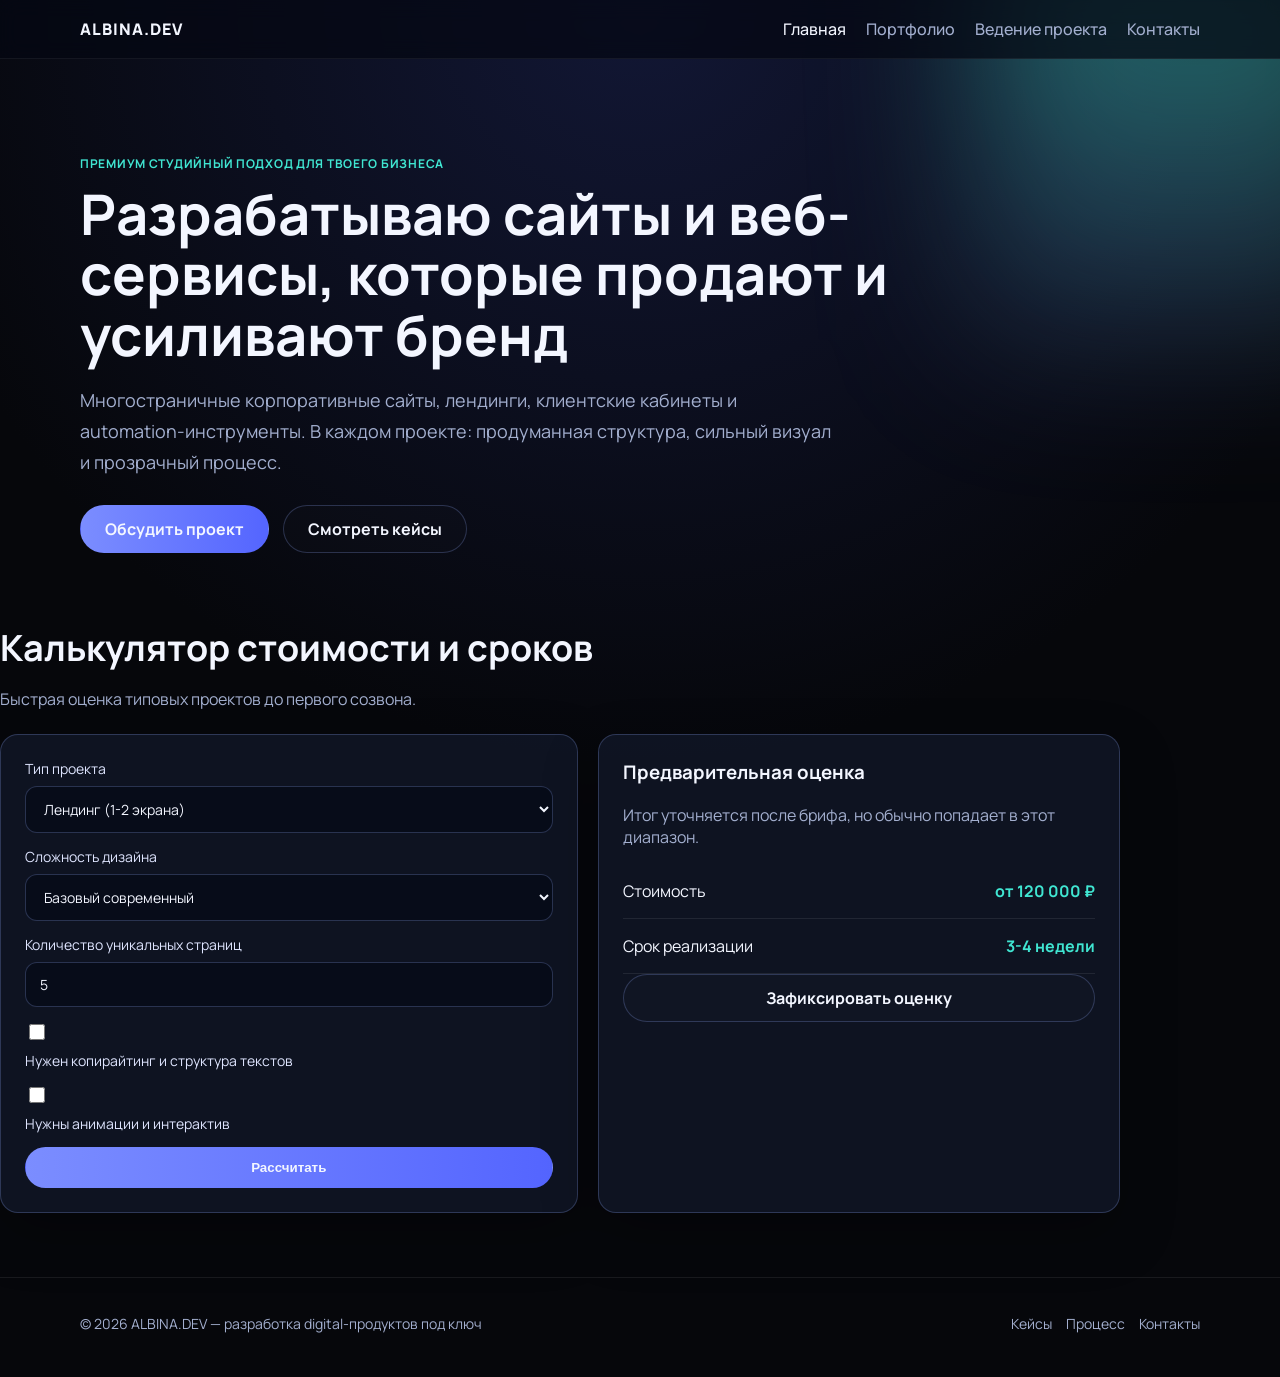
==== index.html @ d94103c4 "Add portfolio site and GitHub Pages deployment Publish a new multi-page services website with pricin" ====
<!DOCTYPE html>
<html lang="ru">
<head>
  <meta charset="UTF-8" />
  <meta name="viewport" content="width=device-width, initial-scale=1.0" />
  <title>Премиум-разработка | Персональные digital-решения</title>
  <link rel="preconnect" href="https://fonts.googleapis.com" />
  <link rel="preconnect" href="https://fonts.gstatic.com" crossorigin />
  <link href="https://fonts.googleapis.com/css2?family=Manrope:wght@400;500;700;800&display=swap" rel="stylesheet" />
  <link rel="stylesheet" href="styles.css" />
</head>
<body>
  <div class="bg-glow"></div>
  <header class="site-header">
    <div class="container nav-wrap">
      <a class="logo" href="index.html">ALBINA.DEV</a>
      <nav class="main-nav">
        <a href="index.html" class="active">Главная</a>
        <a href="portfolio.html">Портфолио</a>
        <a href="process.html">Ведение проекта</a>
        <a href="contact.html">Контакты</a>
      </nav>
    </div>
  </header>

  <main>
    <section class="hero container">
      <p class="eyebrow">Премиум студийный подход для твоего бизнеса</p>
      <h1>Разрабатываю сайты и веб-сервисы, которые продают и усиливают бренд</h1>
      <p class="lead">
        Многостраничные корпоративные сайты, лендинги, клиентские кабинеты и automation-инструменты.
        В каждом проекте: продуманная структура, сильный визуал и прозрачный процесс.
      </p>
      <div class="hero-actions">
        <a class="btn btn-primary" href="contact.html">Обсудить проект</a>
        <a class="btn btn-ghost" href="portfolio.html">Смотреть кейсы</a>
      </div>
    </section>

    <section class="container card-section">
      <h2>Калькулятор стоимости и сроков</h2>
      <p class="section-subtitle">Быстрая оценка типовых проектов до первого созвона.</p>
      <div class="calculator-grid">
        <form id="price-calculator" class="card">
          <label>
            Тип проекта
            <select id="project-type">
              <option value="landing">Лендинг (1-2 экрана)</option>
              <option value="corporate">Многостраничный сайт</option>
              <option value="ecommerce">Интернет-магазин</option>
              <option value="webapp">Веб-приложение / кабинет</option>
            </select>
          </label>

          <label>
            Сложность дизайна
            <select id="design-level">
              <option value="basic">Базовый современный</option>
              <option value="premium">Премиум UI</option>
              <option value="luxury">Люксовый арт-дирекшн</option>
            </select>
          </label>

          <label>
            Количество уникальных страниц
            <input id="pages-count" type="number" min="1" max="40" value="5" />
          </label>

          <label>
            <input id="need-copy" type="checkbox" />
            Нужен копирайтинг и структура текстов
          </label>

          <label>
            <input id="need-anim" type="checkbox" />
            Нужны анимации и интерактив
          </label>

          <button class="btn btn-primary" type="submit">Рассчитать</button>
        </form>

        <div class="card result-card">
          <h3>Предварительная оценка</h3>
          <p class="muted">Итог уточняется после брифа, но обычно попадает в этот диапазон.</p>
          <div class="result-line">
            <span>Стоимость</span>
            <strong id="result-price">от 120 000 ₽</strong>
          </div>
          <div class="result-line">
            <span>Срок реализации</span>
            <strong id="result-time">3-4 недели</strong>
          </div>
          <a class="btn btn-ghost wide" href="contact.html">Зафиксировать оценку</a>
        </div>
      </div>
    </section>
  </main>

  <footer class="site-footer">
    <div class="container footer-wrap">
      <p>© 2026 ALBINA.DEV — разработка digital-продуктов под ключ</p>
      <div class="footer-links">
        <a href="portfolio.html">Кейсы</a>
        <a href="process.html">Процесс</a>
        <a href="contact.html">Контакты</a>
      </div>
    </div>
  </footer>

  <script src="script.js"></script>
</body>
</html>
---- styles.css ----
:root {
  --bg: #06070b;
  --bg-soft: #101322;
  --card: rgba(18, 24, 42, 0.75);
  --line: rgba(145, 170, 255, 0.24);
  --text: #f3f6ff;
  --muted: #a3afcf;
  --primary: #7b8dff;
  --accent: #40e6d2;
  --radius: 18px;
}

* {
  box-sizing: border-box;
}

body {
  margin: 0;
  font-family: "Manrope", sans-serif;
  color: var(--text);
  background: radial-gradient(circle at top, #121735 0%, var(--bg) 50%);
  min-height: 100vh;
}

.bg-glow {
  position: fixed;
  width: 420px;
  height: 420px;
  filter: blur(80px);
  background: linear-gradient(180deg, rgba(64, 230, 210, 0.5), rgba(123, 141, 255, 0.15));
  top: -80px;
  right: -120px;
  z-index: -1;
}

.container {
  width: min(1120px, 92vw);
  margin: 0 auto;
}

.site-header {
  position: sticky;
  top: 0;
  z-index: 10;
  backdrop-filter: blur(10px);
  border-bottom: 1px solid rgba(255, 255, 255, 0.06);
  background: rgba(5, 8, 18, 0.72);
}

.nav-wrap {
  display: flex;
  align-items: center;
  justify-content: space-between;
  padding: 18px 0;
}

.logo {
  font-weight: 800;
  color: var(--text);
  text-decoration: none;
  letter-spacing: 0.06em;
}

.main-nav {
  display: flex;
  gap: 20px;
}

.main-nav a {
  color: var(--muted);
  text-decoration: none;
  font-weight: 500;
  transition: 0.2s ease;
}

.main-nav a:hover,
.main-nav a.active {
  color: var(--text);
}

.hero {
  padding: 84px 0 40px;
}

.hero.compact {
  padding-bottom: 12px;
}

.eyebrow {
  color: var(--accent);
  font-weight: 700;
  letter-spacing: 0.06em;
  text-transform: uppercase;
  font-size: 12px;
}

h1 {
  font-size: clamp(32px, 5.4vw, 56px);
  line-height: 1.08;
  margin: 12px 0 20px;
  max-width: 920px;
}

.lead {
  color: var(--muted);
  max-width: 760px;
  font-size: 18px;
  line-height: 1.7;
}

.hero-actions {
  display: flex;
  gap: 14px;
  margin-top: 28px;
}

.btn {
  border: 1px solid transparent;
  border-radius: 999px;
  padding: 12px 24px;
  text-decoration: none;
  font-weight: 700;
  color: var(--text);
  display: inline-flex;
  align-items: center;
  justify-content: center;
  cursor: pointer;
}

.btn-primary {
  background: linear-gradient(90deg, var(--primary), #5465ff);
}

.btn-ghost {
  border-color: var(--line);
  background: rgba(255, 255, 255, 0.01);
}

.wide {
  width: 100%;
}

.card-section {
  margin: 24px 0 64px;
}

h2 {
  font-size: clamp(24px, 4vw, 36px);
  margin-bottom: 8px;
}

.section-subtitle {
  color: var(--muted);
  margin-bottom: 24px;
}

.card {
  border: 1px solid var(--line);
  background: var(--card);
  border-radius: var(--radius);
  padding: 24px;
  box-shadow: 0 22px 55px rgba(0, 0, 0, 0.26);
}

.calculator-grid,
.contact-grid {
  display: grid;
  grid-template-columns: 1.05fr 0.95fr;
  gap: 20px;
}

form {
  display: grid;
  gap: 14px;
}

label {
  display: grid;
  gap: 8px;
  color: #dfe5ff;
  font-size: 14px;
}

input,
select,
textarea {
  background: rgba(8, 12, 25, 0.85);
  border: 1px solid var(--line);
  border-radius: 12px;
  padding: 12px 14px;
  color: var(--text);
  font: inherit;
}

input[type="checkbox"] {
  width: 16px;
  height: 16px;
  margin-right: 8px;
}

.muted {
  color: var(--muted);
}

.result-card h3 {
  margin-top: 0;
}

.result-line {
  display: flex;
  justify-content: space-between;
  border-bottom: 1px solid rgba(255, 255, 255, 0.08);
  padding: 16px 0;
}

.result-line strong {
  color: var(--accent);
}

.portfolio-filters {
  display: flex;
  flex-wrap: wrap;
  gap: 10px;
  margin-bottom: 22px;
}

.filter-btn {
  border: 1px solid var(--line);
  background: rgba(255, 255, 255, 0.01);
  color: var(--text);
  border-radius: 999px;
  padding: 10px 16px;
  cursor: pointer;
}

.filter-btn.active {
  background: linear-gradient(90deg, rgba(123, 141, 255, 0.3), rgba(64, 230, 210, 0.24));
}

.portfolio-grid {
  display: grid;
  grid-template-columns: repeat(3, minmax(0, 1fr));
  gap: 16px;
}

.portfolio-card {
  border: 1px solid var(--line);
  border-radius: 14px;
  padding: 18px;
  background: rgba(11, 15, 29, 0.88);
  transition: 0.2s ease;
}

.portfolio-card:hover {
  transform: translateY(-3px);
  border-color: rgba(123, 141, 255, 0.55);
}

.tag {
  color: #c4cdf3;
  font-size: 14px;
}

.result {
  color: var(--accent);
  font-weight: 700;
}

.timeline {
  display: grid;
  grid-template-columns: repeat(2, minmax(0, 1fr));
  gap: 16px;
}

.timeline-step h3 {
  margin-top: 0;
}

.manager-highlight ul {
  margin: 16px 0 0;
  padding-left: 18px;
  color: #dbe1fa;
  line-height: 1.8;
}

.contact-aside p {
  color: #dbe1fa;
}

hr {
  border: 0;
  border-top: 1px solid rgba(255, 255, 255, 0.12);
  margin: 18px 0;
}

.site-footer {
  border-top: 1px solid rgba(255, 255, 255, 0.08);
  margin-top: 40px;
}

.footer-wrap {
  display: flex;
  justify-content: space-between;
  align-items: center;
  gap: 14px;
  padding: 22px 0 30px;
  color: var(--muted);
  font-size: 14px;
}

.footer-links {
  display: flex;
  gap: 14px;
}

.footer-links a {
  color: var(--muted);
  text-decoration: none;
}

@media (max-width: 960px) {
  .calculator-grid,
  .contact-grid,
  .portfolio-grid,
  .timeline {
    grid-template-columns: 1fr;
  }
}

@media (max-width: 700px) {
  .nav-wrap,
  .main-nav {
    flex-direction: column;
    align-items: flex-start;
    gap: 10px;
  }

  .hero {
    padding-top: 48px;
  }

  .hero-actions {
    flex-direction: column;
  }
}
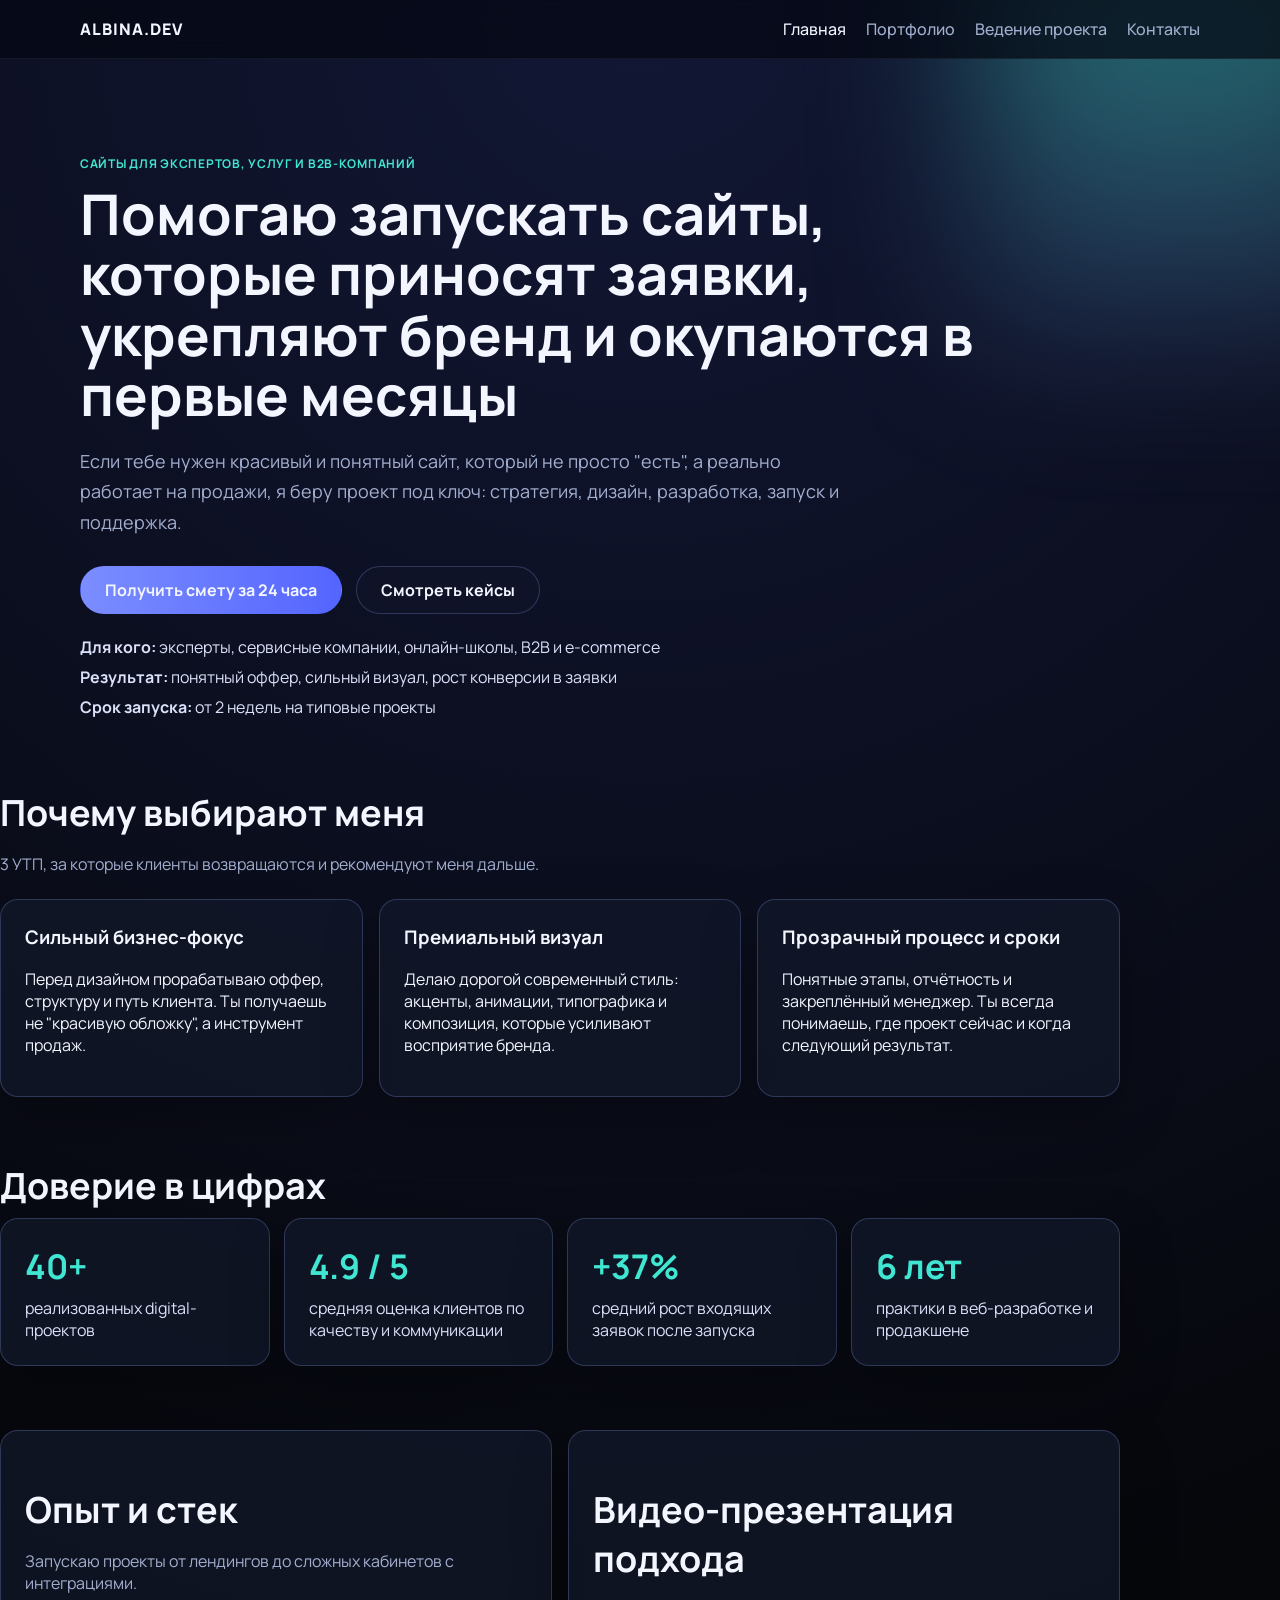
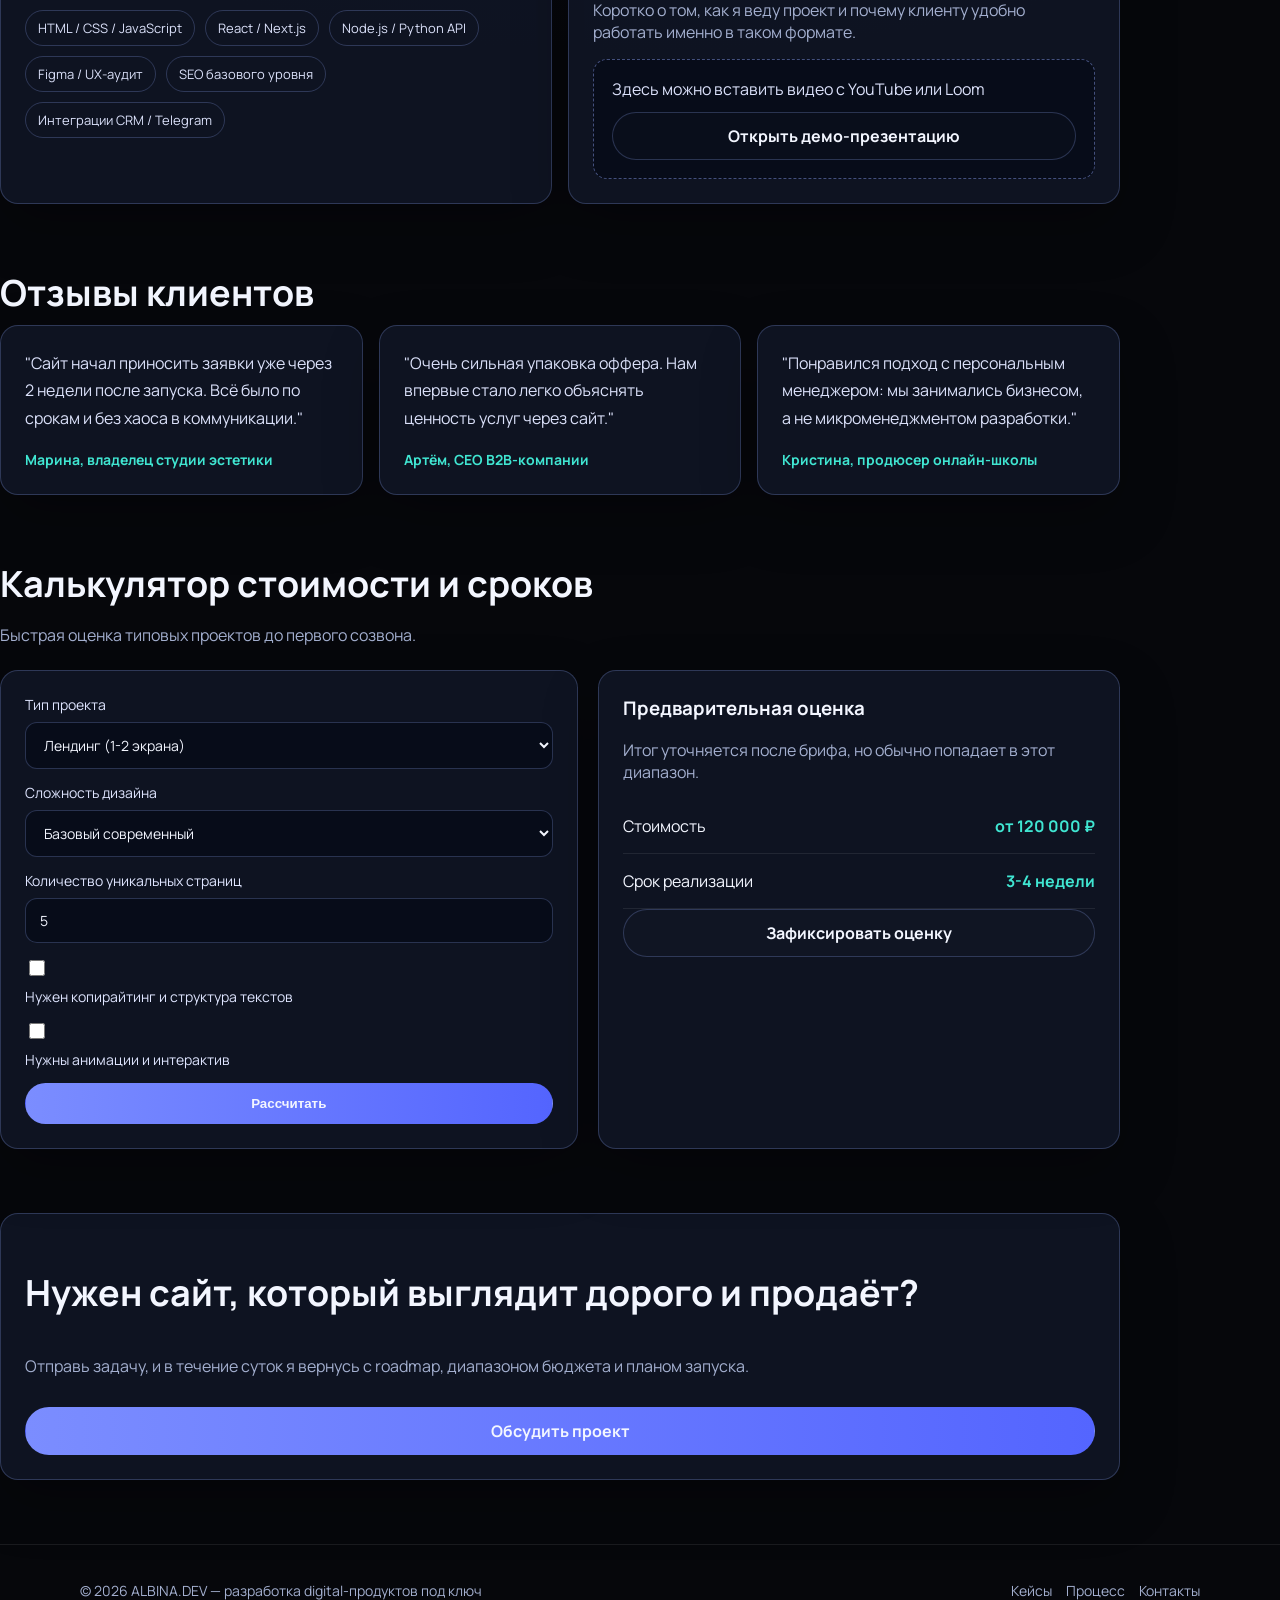
==== commit 4ba0868a: "Upgrade homepage offer and add detailed case pages Strengthen positioning and trust blocks on the ho" ====
--- a/index.html
+++ b/index.html
@@ -25,15 +25,104 @@
 
   <main>
     <section class="hero container">
-      <p class="eyebrow">Премиум студийный подход для твоего бизнеса</p>
-      <h1>Разрабатываю сайты и веб-сервисы, которые продают и усиливают бренд</h1>
+      <p class="eyebrow">Сайты для экспертов, услуг и B2B-компаний</p>
+      <h1>Помогаю запускать сайты, которые приносят заявки, укрепляют бренд и окупаются в первые месяцы</h1>
       <p class="lead">
-        Многостраничные корпоративные сайты, лендинги, клиентские кабинеты и automation-инструменты.
-        В каждом проекте: продуманная структура, сильный визуал и прозрачный процесс.
+        Если тебе нужен красивый и понятный сайт, который не просто "есть", а реально работает на продажи,
+        я беру проект под ключ: стратегия, дизайн, разработка, запуск и поддержка.
       </p>
       <div class="hero-actions">
-        <a class="btn btn-primary" href="contact.html">Обсудить проект</a>
+        <a class="btn btn-primary" href="contact.html">Получить смету за 24 часа</a>
         <a class="btn btn-ghost" href="portfolio.html">Смотреть кейсы</a>
+      </div>
+      <div class="offer-meta">
+        <p><strong>Для кого:</strong> эксперты, сервисные компании, онлайн-школы, B2B и e-commerce</p>
+        <p><strong>Результат:</strong> понятный оффер, сильный визуал, рост конверсии в заявки</p>
+        <p><strong>Срок запуска:</strong> от 2 недель на типовые проекты</p>
+      </div>
+    </section>
+
+    <section class="container card-section">
+      <h2>Почему выбирают меня</h2>
+      <p class="section-subtitle">3 УТП, за которые клиенты возвращаются и рекомендуют меня дальше.</p>
+      <div class="trust-grid">
+        <article class="card trust-card">
+          <h3>Сильный бизнес-фокус</h3>
+          <p>Перед дизайном прорабатываю оффер, структуру и путь клиента. Ты получаешь не "красивую обложку", а инструмент продаж.</p>
+        </article>
+        <article class="card trust-card">
+          <h3>Премиальный визуал</h3>
+          <p>Делаю дорогой современный стиль: акценты, анимации, типографика и композиция, которые усиливают восприятие бренда.</p>
+        </article>
+        <article class="card trust-card">
+          <h3>Прозрачный процесс и сроки</h3>
+          <p>Понятные этапы, отчётность и закреплённый менеджер. Ты всегда понимаешь, где проект сейчас и когда следующий результат.</p>
+        </article>
+      </div>
+    </section>
+
+    <section class="container card-section">
+      <h2>Доверие в цифрах</h2>
+      <div class="stats-grid">
+        <article class="card stat-card">
+          <strong>40+</strong>
+          <p>реализованных digital-проектов</p>
+        </article>
+        <article class="card stat-card">
+          <strong>4.9 / 5</strong>
+          <p>средняя оценка клиентов по качеству и коммуникации</p>
+        </article>
+        <article class="card stat-card">
+          <strong>+37%</strong>
+          <p>средний рост входящих заявок после запуска</p>
+        </article>
+        <article class="card stat-card">
+          <strong>6 лет</strong>
+          <p>практики в веб-разработке и продакшене</p>
+        </article>
+      </div>
+    </section>
+
+    <section class="container card-section">
+      <div class="showcase-grid">
+        <article class="card">
+          <h2>Опыт и стек</h2>
+          <p class="muted">Запускаю проекты от лендингов до сложных кабинетов с интеграциями.</p>
+          <div class="chips">
+            <span>HTML / CSS / JavaScript</span>
+            <span>React / Next.js</span>
+            <span>Node.js / Python API</span>
+            <span>Figma / UX-аудит</span>
+            <span>SEO базового уровня</span>
+            <span>Интеграции CRM / Telegram</span>
+          </div>
+        </article>
+        <article class="card">
+          <h2>Видео-презентация подхода</h2>
+          <p class="muted">Коротко о том, как я веду проект и почему клиенту удобно работать именно в таком формате.</p>
+          <div class="video-placeholder">
+            <p>Здесь можно вставить видео с YouTube или Loom</p>
+            <a class="btn btn-ghost" href="https://www.youtube.com/" target="_blank" rel="noopener noreferrer">Открыть демо-презентацию</a>
+          </div>
+        </article>
+      </div>
+    </section>
+
+    <section class="container card-section">
+      <h2>Отзывы клиентов</h2>
+      <div class="reviews-grid">
+        <article class="card review-card">
+          <p>"Сайт начал приносить заявки уже через 2 недели после запуска. Всё было по срокам и без хаоса в коммуникации."</p>
+          <strong>Марина, владелец студии эстетики</strong>
+        </article>
+        <article class="card review-card">
+          <p>"Очень сильная упаковка оффера. Нам впервые стало легко объяснять ценность услуг через сайт."</p>
+          <strong>Артём, CEO B2B-компании</strong>
+        </article>
+        <article class="card review-card">
+          <p>"Понравился подход с персональным менеджером: мы занимались бизнесом, а не микроменеджментом разработки."</p>
+          <strong>Кристина, продюсер онлайн-школы</strong>
+        </article>
       </div>
     </section>
 
@@ -94,6 +183,14 @@
         </div>
       </div>
     </section>
+
+    <section class="container card-section">
+      <div class="card cta-card">
+        <h2>Нужен сайт, который выглядит дорого и продаёт?</h2>
+        <p class="muted">Отправь задачу, и в течение суток я вернусь с roadmap, диапазоном бюджета и планом запуска.</p>
+        <a class="btn btn-primary" href="contact.html">Обсудить проект</a>
+      </div>
+    </section>
   </main>
 
   <footer class="site-footer">
--- a/styles.css
+++ b/styles.css
@@ -114,6 +114,17 @@
   margin-top: 28px;
 }
 
+.offer-meta {
+  margin-top: 22px;
+  display: grid;
+  gap: 8px;
+  color: #dbe1fa;
+}
+
+.offer-meta p {
+  margin: 0;
+}
+
 .btn {
   border: 1px solid transparent;
   border-radius: 999px;
@@ -160,6 +171,92 @@
   border-radius: var(--radius);
   padding: 24px;
   box-shadow: 0 22px 55px rgba(0, 0, 0, 0.26);
+}
+
+.trust-grid {
+  display: grid;
+  grid-template-columns: repeat(3, minmax(0, 1fr));
+  gap: 16px;
+}
+
+.trust-card h3 {
+  margin-top: 0;
+}
+
+.stats-grid {
+  display: grid;
+  grid-template-columns: repeat(4, minmax(0, 1fr));
+  gap: 14px;
+}
+
+.stat-card strong {
+  display: block;
+  font-size: 34px;
+  margin-bottom: 8px;
+  color: var(--accent);
+}
+
+.stat-card p {
+  margin: 0;
+  color: #dbe1fa;
+}
+
+.showcase-grid {
+  display: grid;
+  grid-template-columns: 1fr 1fr;
+  gap: 16px;
+}
+
+.chips {
+  margin-top: 16px;
+  display: flex;
+  flex-wrap: wrap;
+  gap: 10px;
+}
+
+.chips span {
+  border: 1px solid var(--line);
+  border-radius: 999px;
+  padding: 8px 12px;
+  font-size: 13px;
+  color: #dbe1fa;
+}
+
+.video-placeholder {
+  margin-top: 16px;
+  border: 1px dashed rgba(145, 170, 255, 0.44);
+  border-radius: 14px;
+  padding: 18px;
+  display: grid;
+  gap: 12px;
+  background: rgba(6, 10, 24, 0.72);
+}
+
+.video-placeholder p {
+  margin: 0;
+  color: #dbe1fa;
+}
+
+.reviews-grid {
+  display: grid;
+  grid-template-columns: repeat(3, minmax(0, 1fr));
+  gap: 16px;
+}
+
+.review-card p {
+  margin-top: 0;
+  color: #dbe1fa;
+  line-height: 1.7;
+}
+
+.review-card strong {
+  color: var(--accent);
+  font-size: 14px;
+}
+
+.cta-card {
+  display: grid;
+  gap: 14px;
 }
 
 .calculator-grid,
@@ -256,6 +353,14 @@
   border-color: rgba(123, 141, 255, 0.55);
 }
 
+.case-link {
+  display: inline-flex;
+  margin-top: 8px;
+  color: var(--accent);
+  text-decoration: none;
+  font-weight: 700;
+}
+
 .tag {
   color: #c4cdf3;
   font-size: 14px;
@@ -264,6 +369,27 @@
 .result {
   color: var(--accent);
   font-weight: 700;
+}
+
+.case-intro {
+  margin-bottom: 12px;
+}
+
+.case-layout {
+  display: grid;
+  grid-template-columns: 1.1fr 0.9fr;
+  gap: 16px;
+}
+
+.case-section h2 {
+  margin-top: 0;
+}
+
+.case-list {
+  margin: 0;
+  padding-left: 18px;
+  color: #dbe1fa;
+  line-height: 1.8;
 }
 
 .timeline {
@@ -322,7 +448,12 @@
   .calculator-grid,
   .contact-grid,
   .portfolio-grid,
-  .timeline {
+  .timeline,
+  .trust-grid,
+  .stats-grid,
+  .showcase-grid,
+  .reviews-grid,
+  .case-layout {
     grid-template-columns: 1fr;
   }
 }
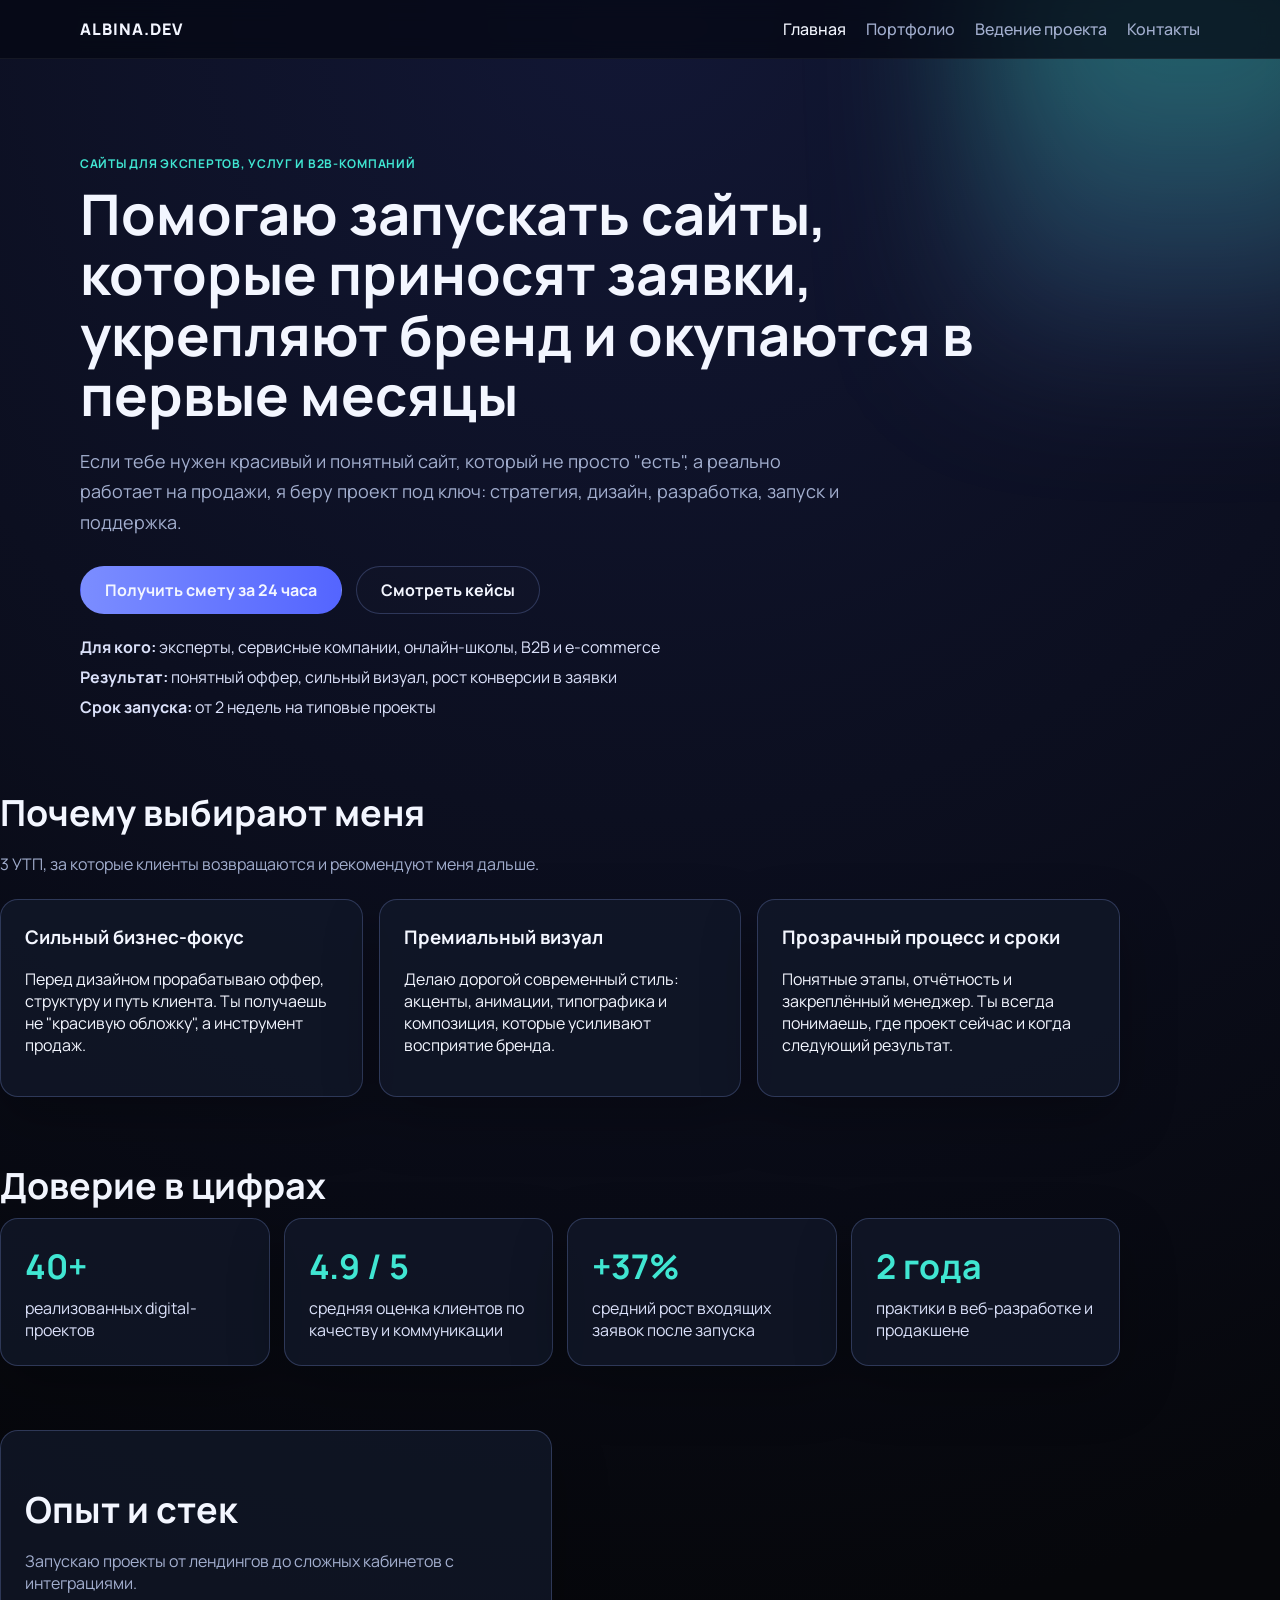
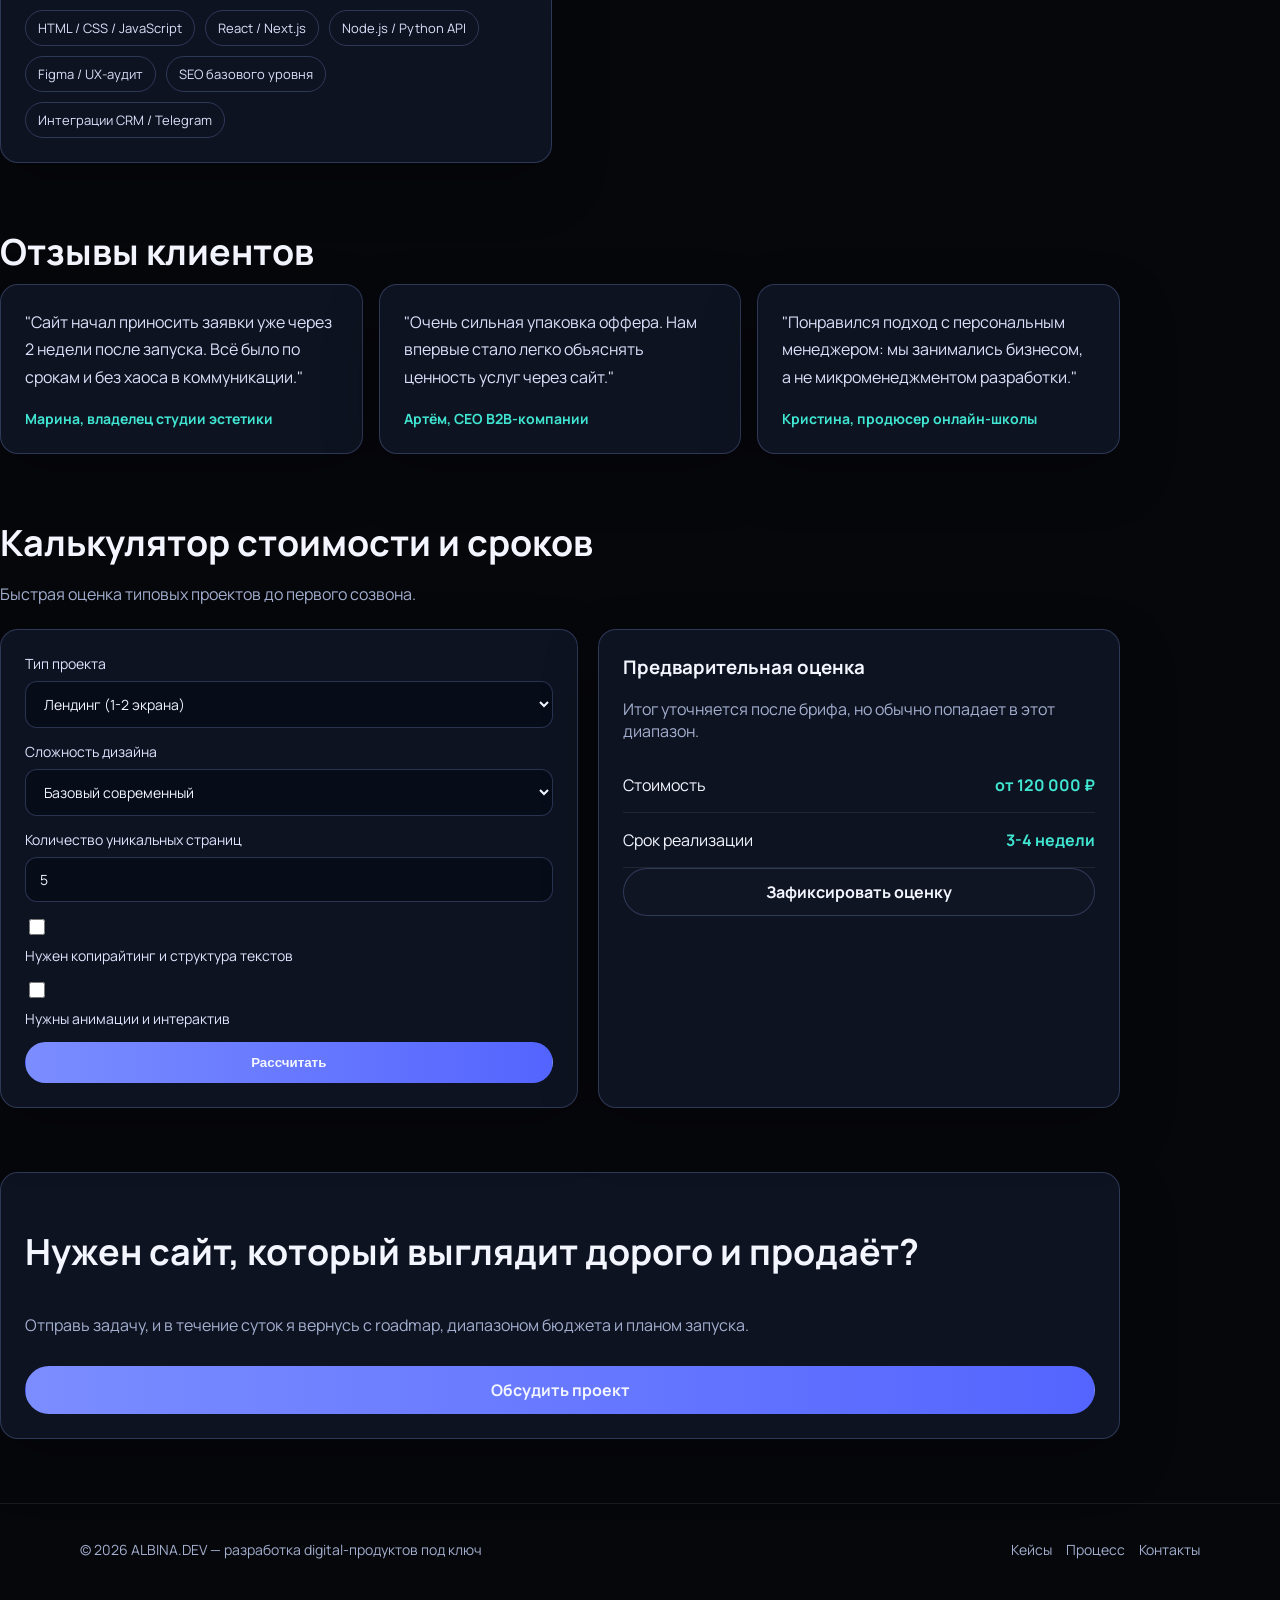
==== commit 2a49e950: "Update homepage stats and remove video section Adjust experience stat to 2 years and remove the vide" ====
--- a/index.html
+++ b/index.html
@@ -77,7 +77,7 @@
           <p>средний рост входящих заявок после запуска</p>
         </article>
         <article class="card stat-card">
-          <strong>6 лет</strong>
+          <strong>2 года</strong>
           <p>практики в веб-разработке и продакшене</p>
         </article>
       </div>
@@ -95,14 +95,6 @@
             <span>Figma / UX-аудит</span>
             <span>SEO базового уровня</span>
             <span>Интеграции CRM / Telegram</span>
-          </div>
-        </article>
-        <article class="card">
-          <h2>Видео-презентация подхода</h2>
-          <p class="muted">Коротко о том, как я веду проект и почему клиенту удобно работать именно в таком формате.</p>
-          <div class="video-placeholder">
-            <p>Здесь можно вставить видео с YouTube или Loom</p>
-            <a class="btn btn-ghost" href="https://www.youtube.com/" target="_blank" rel="noopener noreferrer">Открыть демо-презентацию</a>
           </div>
         </article>
       </div>
